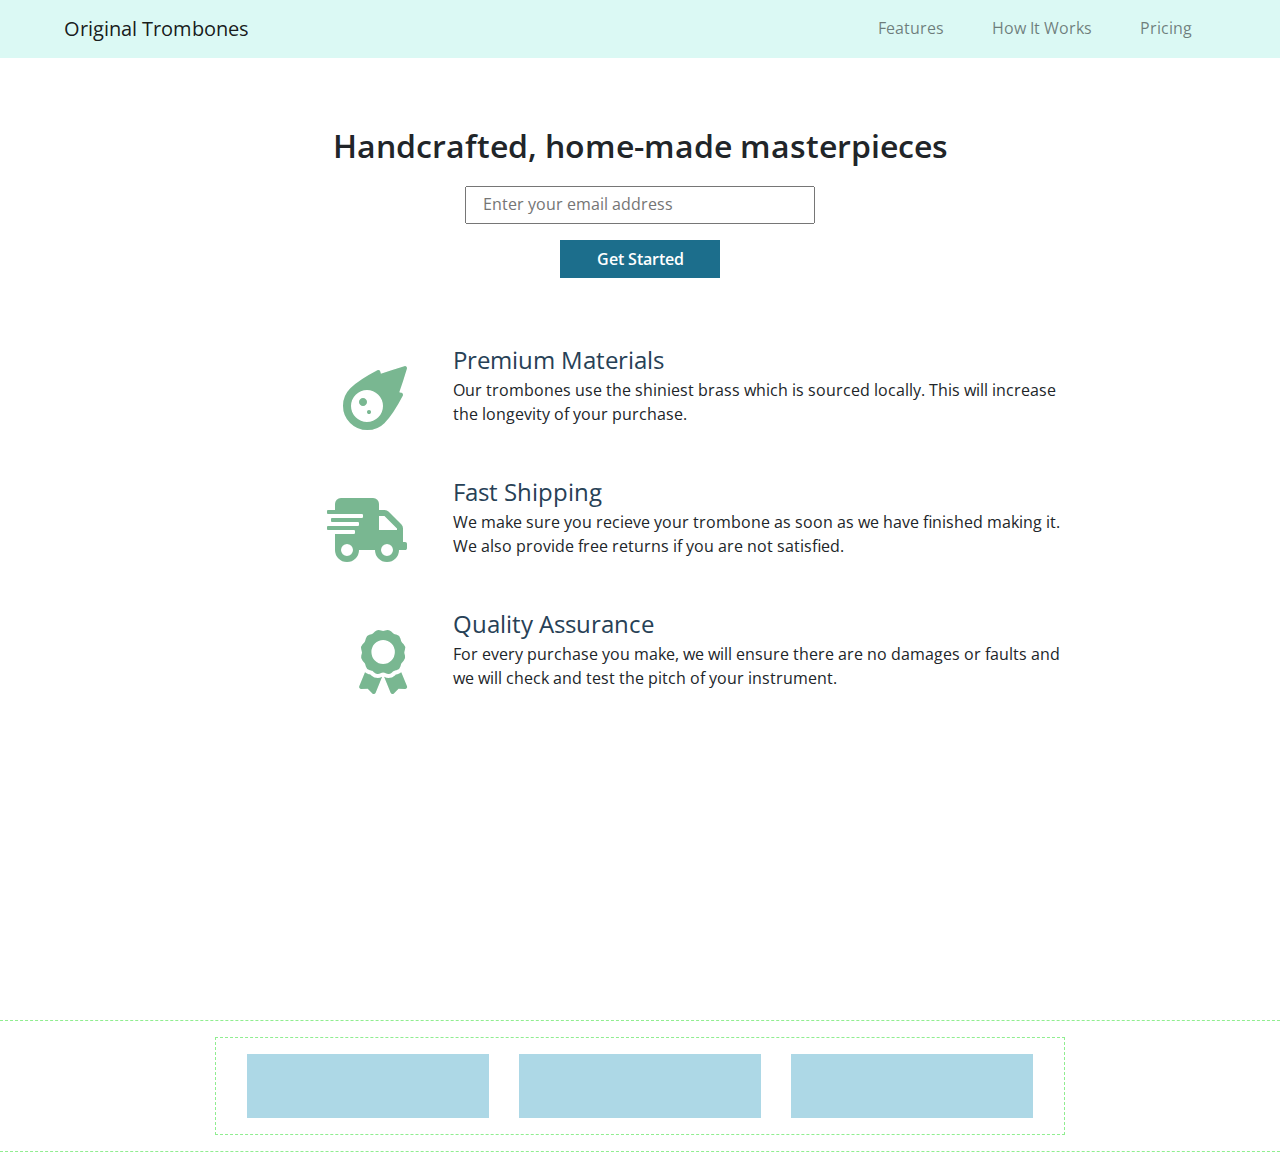
==== responsive-web-design-projects/product-landing-page/index.html @ 4fcca41f "product-lp first three sections" ====
<!DOCTYPE html>
<html lang="en">

<head>
    <meta charset="UTF-8">
    <meta name="viewport" content="width=device-width, initial-scale=1.0">
    <meta http-equiv="X-UA-Compatible" content="ie=edge">
    <!--    CSS Files   -->
    <link rel="stylesheet" href="https://cdnjs.cloudflare.com/ajax/libs/font-awesome/5.8.2/css/all.css">
    <link rel="stylesheet" href="https://stackpath.bootstrapcdn.com/bootstrap/4.3.1/css/bootstrap.min.css"
        integrity="sha384-ggOyR0iXCbMQv3Xipma34MD+dH/1fQ784/j6cY/iJTQUOhcWr7x9JvoRxT2MZw1T" crossorigin="anonymous">
    <link rel="stylesheet" href="style.css">
    <title>Trombones</title>
</head>

<body>
    <nav class="navbar navbar-expand-lg navbar-light bg-light custom-nav">
        <a class="navbar-brand" href="#">Original Trombones</a>
        <button class="navbar-toggler" type="button" data-toggle="collapse" data-target="#navbarSupportedContent"
            aria-controls="navbarSupportedContent" aria-expanded="false" aria-label="Toggle navigation">
            <span class="navbar-toggler-icon"></span>
        </button>

        <div class="collapse navbar-collapse" id="navbarSupportedContent">
            <ul class="navbar-nav ml-auto">
                <li class="nav-item">
                    <a class="nav-link" href="#">Features</a>
                </li>
                <li class="nav-item">
                    <a class="nav-link" href="#">How It Works</a>
                </li>
                <li class="nav-item">
                    <a class="nav-link" href="#">Pricing</a>
                </li>
            </ul>
        </div>
    </nav>

    <section class="form">
        <p>Handcrafted, home-made masterpieces</p>
        <form>
            <input type="email" placeholder="Enter your email address">
            <button>Get Started</button>
        </form>
    </section>

    <section class="features">
        <div class="row">
            <div class="col-md-2 d-none d-md-block offset-md-2">
                <div class="icon">
                    <span><i class="fas fa-meteor"></i></span>
                </div>

            </div>
            <div class="col-md-6">
                <div class="icon-details">
                    <p class="head">Premium Materials
                    </p>
                    <p class="desc">Our trombones use the shiniest brass which is sourced locally. This will
                        increase the longevity
                        of your purchase.
                    </p>
                </div>

            </div>
        </div>
        <div class="row">
            <div class="col-md-2 d-none d-md-block offset-md-2">
                <div class="icon">
                    <span><i class="fas fa-shipping-fast"></i></span>
                </div>

            </div>
            <div class="col-md-6">
                <div class="icon-details">
                    <p class="head">Fast Shipping
                    </p>
                    <p class="desc">We make sure you recieve your trombone as soon as we have finished making it. We
                        also provide free returns if you are not satisfied.
                    </p>
                </div>

            </div>
        </div>
        <div class="row">
            <div class="col-md-2 d-none d-md-block offset-md-2">
                <div class="icon">
                    <span><i class="fas fa-award"></i></span>
                </div>

            </div>
            <div class="col-md-6">
                <div class="icon-details">
                    <p class="head">Quality Assurance
                    </p>
                    <p class="desc">For every purchase you make, we will ensure there are no damages or faults and
                        we will check and test the pitch of your instrument.
                    </p>
                </div>

            </div>
        </div>
    </section>

    <section class="video">
            <iframe width="500" height="250" src="https://www.youtube.com/embed/y8Yv4pnO7qc" frameborder="0"
                allow="accelerometer; autoplay; encrypted-media; gyroscope; picture-in-picture"
                allowfullscreen></iframe>

    </section>

    <section class="pricing">
        <div class="row">
            <div class="col-md-10 offset-md-1 col-xl-8 offset-xl-2">
                <div class="row">
                    <div class="col-md-4">
                        <div class="temp"></div>
                    </div>
                    <div class="col-md-4">
                        <div class="temp"></div>
                    </div>
                    <div class="col-md-4">
                        <div class="temp"></div>
                    </div>
                </div>
            </div>
        </div>

    </section>





    <!--    JavaScript and jQuery Files     -->
    <script src="https://code.jquery.com/jquery-3.3.1.slim.min.js"
        integrity="sha384-q8i/X+965DzO0rT7abK41JStQIAqVgRVzpbzo5smXKp4YfRvH+8abtTE1Pi6jizo" crossorigin="anonymous">
    </script>
    <script src="https://cdnjs.cloudflare.com/ajax/libs/popper.js/1.14.7/umd/popper.min.js"
        integrity="sha384-UO2eT0CpHqdSJQ6hJty5KVphtPhzWj9WO1clHTMGa3JDZwrnQq4sF86dIHNDz0W1" crossorigin="anonymous">
    </script>
    <script src="https://stackpath.bootstrapcdn.com/bootstrap/4.3.1/js/bootstrap.min.js"
        integrity="sha384-JjSmVgyd0p3pXB1rRibZUAYoIIy6OrQ6VrjIEaFf/nJGzIxFDsf4x0xIM+B07jRM" crossorigin="anonymous">
    </script>
</body>

</html>
---- responsive-web-design-projects/product-landing-page/style.css ----
@import url('https://fonts.googleapis.com/css?family=Open+Sans:400,600');

body {
    font-family: 'Open Sans', sans-serif;
}
html, body {
    width: 100%;
    overflow-x: hidden;
}

/*
    NAV BAR
--------------------*/
button.navbar-toggler:active,
button.navbar-toggler:focus {
    outline: none;
}

nav.custom-nav {
    background-color: #DBF9F4 !important;
    padding-left: 2em;
    padding-right: 2em;
}

nav.custom-nav li a {
    border-bottom: 2px solid transparent;
}
nav.custom-nav li a:hover {
    color: #1C6E8C;
}

@media (min-width: 992px) {
    nav.custom-nav {
        padding-left: 4em;
        padding-right: 4em;
    }

    nav.custom-nav ul li {
        margin-left: 1em;
        margin-right: 1em;
    }
    nav.custom-nav li a:hover {
        border-bottom: 2px solid #1C6E8C;
    }

}
@media (max-width: 420px) {
    nav.custom-nav .navbar-brand {
        font-size: 1.2em;
    }
}

/*
    SECTION: FORM
---------------------------*/
section.form {
    padding-top: 4em;
    display: flex;
    flex-direction: column;
    justify-content: center;
    align-items: center;
    text-align: center;
}

section.form p {
    font-size: 1.5em;
    font-weight: 600;
}

section.form form {
    display: flex;
    flex-direction: column;
}

section.form form input {
    padding: .5em 1em;
    line-height: 1.1;
    width: 350px;
}

section.form form button {
    border: none;
    width: 160px;
    align-self: center;
    margin-top: 1em;
    font-weight: 600;
    padding: 5px 10px;
    background-color: #1C6E8C;
    color: white;
    border: 2px solid #1C6E8C;
    transition: 0.3s;
}

section.form form button:hover {
    color: #1C6E8C;
    background-color: #fff;
}

@media (min-width: 992px)  {
    section.form p  {
        font-size: 2em;
    }
}

/*
    SECTION: FEATURES
------------------------*/
section.features {
    padding-top: 4em;
}
section.features .icon {
    display: flex;
    justify-content: flex-end;
    padding-top: 1.5em;
}
section.features .icon-details {
    padding-left: 1em;
    margin-bottom: 3em;
}
section.features i.fas {
    font-size: 4em;
    color: #79B791;
}
section.features p.head {
    font-size: 1.5em;
    color: #274156;
}
section.features p.desc {
    margin-top: -1em;
}
@media (max-width: 576px) {
    section.features .icon-details {
        padding-left: 2em;
    }
}
/*
    SECTION:VIDEO
----------------------------*/

section.video {
    display: flex;
    justify-content: center;
    margin-top: 2em;
}
@media (max-width: 576px) {
    section.video iframe {
        width: 400px;
    }
}
@media (max-width: 420px) {
    section.video iframe {
        width: 300px;
    }
}
/*
    SECTION: PRICING
---------------------*/
section.pricing .row {
    border: 1px dashed lightgreen;
    padding: 1em;
}
section.pricing .temp {
    padding: 2em;
    background-color: lightblue;
}
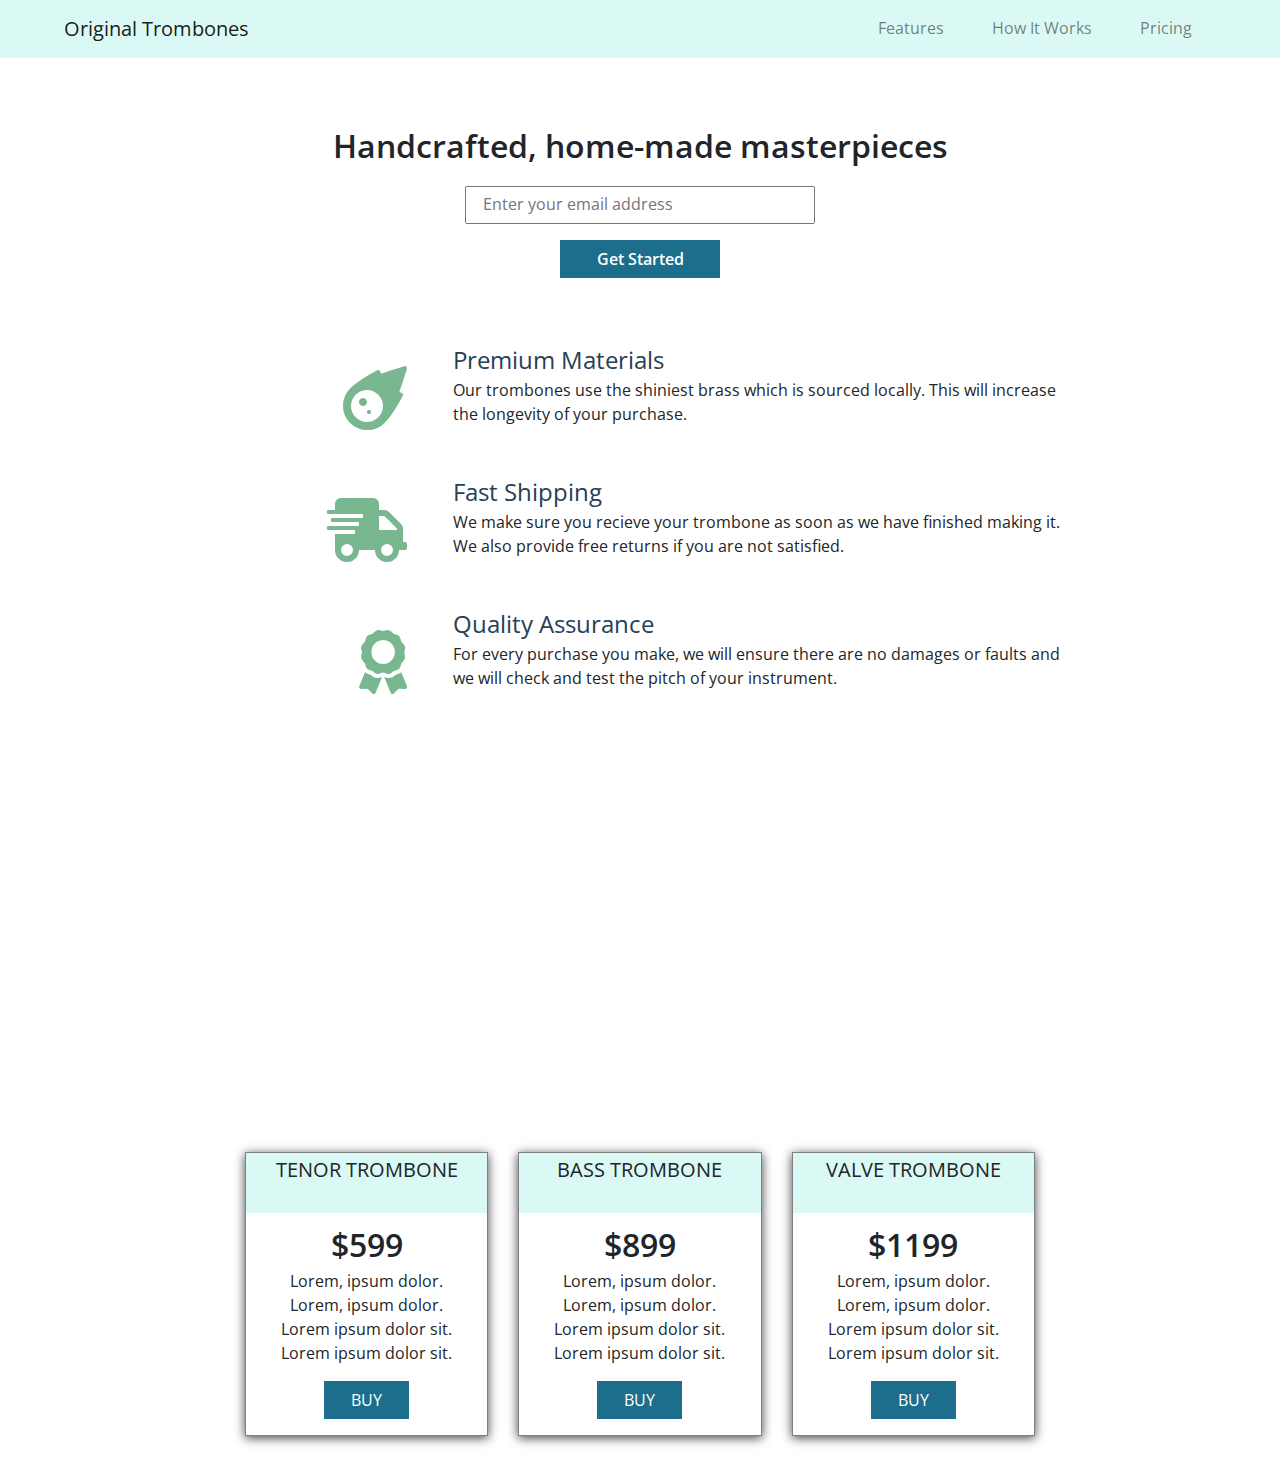
==== commit 7c3c682a: "plp pricing section updated" ====
--- a/responsive-web-design-projects/product-landing-page/index.html
+++ b/responsive-web-design-projects/product-landing-page/index.html
@@ -103,9 +103,8 @@
     </section>
 
     <section class="video">
-            <iframe width="500" height="250" src="https://www.youtube.com/embed/y8Yv4pnO7qc" frameborder="0"
-                allow="accelerometer; autoplay; encrypted-media; gyroscope; picture-in-picture"
-                allowfullscreen></iframe>
+        <iframe width="500" height="250" src="https://www.youtube.com/embed/y8Yv4pnO7qc" frameborder="0"
+            allow="accelerometer; autoplay; encrypted-media; gyroscope; picture-in-picture" allowfullscreen></iframe>
 
     </section>
 
@@ -114,13 +113,49 @@
             <div class="col-md-10 offset-md-1 col-xl-8 offset-xl-2">
                 <div class="row">
                     <div class="col-md-4">
-                        <div class="temp"></div>
+                        <div class="box">
+                            <div class="custom-card">
+                                <h5>Tenor Trombone</h5>
+                                <span>$599</span>
+                                <ul>
+                                    <li>Lorem, ipsum dolor.</li>
+                                    <li>Lorem, ipsum dolor.</li>
+                                    <li>Lorem ipsum dolor sit.</li>
+                                    <li>Lorem ipsum dolor sit.</li>
+                                </ul>
+                                <button>Buy</button>
+                            </div>
+                        </div>
                     </div>
                     <div class="col-md-4">
-                        <div class="temp"></div>
+                        <div class="box">
+                            <div class="custom-card">
+                                <h5>Bass Trombone</h5>
+                                <span>$899</span>
+                                <ul>
+                                    <li>Lorem, ipsum dolor.</li>
+                                    <li>Lorem, ipsum dolor.</li>
+                                    <li>Lorem ipsum dolor sit.</li>
+                                    <li>Lorem ipsum dolor sit.</li>
+                                </ul>
+                                <button>Buy</button>
+                            </div>
+                        </div>
                     </div>
                     <div class="col-md-4">
-                        <div class="temp"></div>
+                        <div class="box">
+                            <div class="custom-card">
+                                <h5>Valve Trombone</h5>
+                                <span>$1199</span>
+                                <ul>
+                                    <li>Lorem, ipsum dolor.</li>
+                                    <li>Lorem, ipsum dolor.</li>
+                                    <li>Lorem ipsum dolor sit.</li>
+                                    <li>Lorem ipsum dolor sit.</li>
+                                </ul>
+                                <button>Buy</button>
+                            </div>
+                        </div>
                     </div>
                 </div>
             </div>
--- a/responsive-web-design-projects/product-landing-page/style.css
+++ b/responsive-web-design-projects/product-landing-page/style.css
@@ -152,14 +152,63 @@
         width: 300px;
     }
 }
+@media (min-width: 992px) {
+    section.video iframe {
+        width: 620px;
+        height: 350px;
+    }
+}
 /*
     SECTION: PRICING
 ---------------------*/
 section.pricing .row {
-    border: 1px dashed lightgreen;
     padding: 1em;
 }
-section.pricing .temp {
-    padding: 2em;
-    background-color: lightblue;
-}+section.pricing .box {
+    padding: 0em;
+    margin-bottom: 1em;
+}
+section.pricing .custom-card {
+    border: 1px solid gray;
+    text-align: center;
+    box-shadow: 0px 2px 10px 0px rgba(0,0,0,0.75);
+} 
+@media (min-width: 768px) {
+    section.pricing .custom-card h5 {
+        min-height: 60px;
+    }
+}
+@media (min-width: 992px) {
+    section.pricing .custom-card {
+        min-width: 200px;
+    }
+}
+section.pricing .custom-card h5 {
+    font-weight: 400;
+    text-transform: uppercase;
+    background-color: #DBF9F4;
+    padding: 5px;
+}
+section.pricing .custom-card span {
+    font-size: 2em;
+    font-weight: 600;
+}
+section.pricing .custom-card ul {
+    list-style: none;
+    padding: 0;
+}
+section.pricing .custom-card button {
+    background-color: #1C6E8C;
+    color: white;
+    border: 2px solid #1C6E8C;
+    transition: 0.3s;
+    margin-bottom: 1em;
+    padding: 5px 25px;
+    text-transform: uppercase;
+}
+section.pricing .custom-card button:hover {
+    font-weight: 600;
+    color: #1C6E8C;
+    background-color: #fff;
+}
+
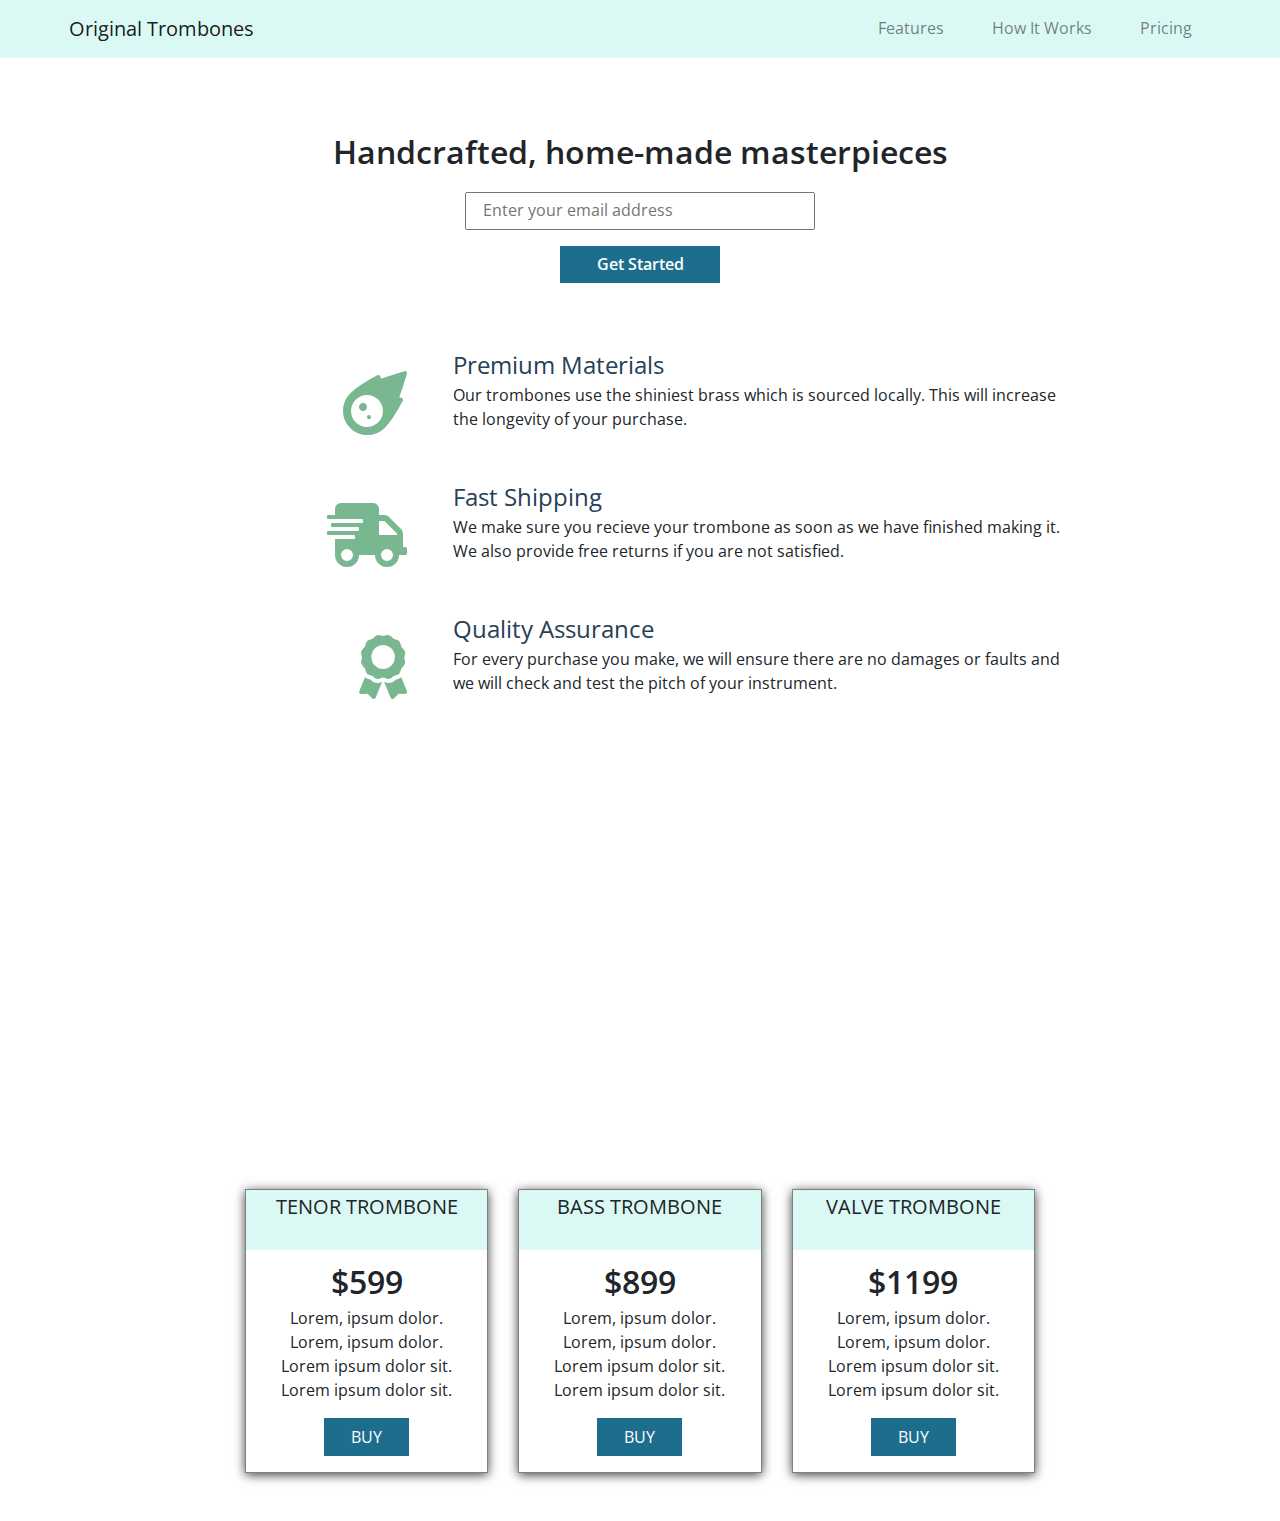
==== commit 86eceddc: "14 of 16 tests passed" ====
--- a/responsive-web-design-projects/product-landing-page/index.html
+++ b/responsive-web-design-projects/product-landing-page/index.html
@@ -14,37 +14,38 @@
 </head>
 
 <body>
-    <nav class="navbar navbar-expand-lg navbar-light bg-light custom-nav">
-        <a class="navbar-brand" href="#">Original Trombones</a>
-        <button class="navbar-toggler" type="button" data-toggle="collapse" data-target="#navbarSupportedContent"
-            aria-controls="navbarSupportedContent" aria-expanded="false" aria-label="Toggle navigation">
-            <span class="navbar-toggler-icon"></span>
-        </button>
+    <header id="header">
+        <nav id="nav-bar" class="navbar navbar-expand-lg navbar-light bg-light fixed-top custom-nav">
+            <a class="navbar-brand" href="#"><img id="header-image" src="" alt=""> Original Trombones</a>
+            <button class="navbar-toggler" type="button" data-toggle="collapse" data-target="#navbarSupportedContent"
+                aria-controls="navbarSupportedContent" aria-expanded="false" aria-label="Toggle navigation">
+                <span class="navbar-toggler-icon"></span>
+            </button>
 
-        <div class="collapse navbar-collapse" id="navbarSupportedContent">
-            <ul class="navbar-nav ml-auto">
-                <li class="nav-item">
-                    <a class="nav-link" href="#">Features</a>
-                </li>
-                <li class="nav-item">
-                    <a class="nav-link" href="#">How It Works</a>
-                </li>
-                <li class="nav-item">
-                    <a class="nav-link" href="#">Pricing</a>
-                </li>
-            </ul>
-        </div>
-    </nav>
+            <div class="collapse navbar-collapse" id="navbarSupportedContent">
+                <ul class="navbar-nav ml-auto">
+                    <li class="nav-item">
+                        <a class="nav-link" href="#features">Features</a>
+                    </li>
+                    <li class="nav-item">
+                        <a class="nav-link" href="#video-section">How It Works</a>
+                    </li>
+                    <li class="nav-item">
+                        <a class="nav-link" href="#pricing">Pricing</a>
+                    </li>
+                </ul>
+            </div>
+        </nav>
+        <section id="form-section">
+            <p>Handcrafted, home-made masterpieces</p>
+            <form id="form" action="">
+                <input id="email" type="email" placeholder="Enter your email address">
+                <input type="submit" value="Get Started" id="submit">
+            </form>
+        </section>
+    </header>
 
-    <section class="form">
-        <p>Handcrafted, home-made masterpieces</p>
-        <form>
-            <input type="email" placeholder="Enter your email address">
-            <button>Get Started</button>
-        </form>
-    </section>
-
-    <section class="features">
+    <section id="features">
         <div class="row">
             <div class="col-md-2 d-none d-md-block offset-md-2">
                 <div class="icon">
@@ -102,13 +103,13 @@
         </div>
     </section>
 
-    <section class="video">
-        <iframe width="500" height="250" src="https://www.youtube.com/embed/y8Yv4pnO7qc" frameborder="0"
+    <section id="video-section">
+        <iframe id="video" width="500" height="250" src="https://www.youtube.com/embed/y8Yv4pnO7qc" frameborder="0"
             allow="accelerometer; autoplay; encrypted-media; gyroscope; picture-in-picture" allowfullscreen></iframe>
 
     </section>
 
-    <section class="pricing">
+    <section id="pricing">
         <div class="row">
             <div class="col-md-10 offset-md-1 col-xl-8 offset-xl-2">
                 <div class="row">
@@ -164,7 +165,7 @@
     </section>
 
 
-
+    <script src="https://cdn.freecodecamp.org/testable-projects-fcc/v1/bundle.js"></script>
 
 
     <!--    JavaScript and jQuery Files     -->
--- a/responsive-web-design-projects/product-landing-page/style.css
+++ b/responsive-web-design-projects/product-landing-page/style.css
@@ -53,7 +53,8 @@
 /*
     SECTION: FORM
 ---------------------------*/
-section.form {
+section#form-section {
+    margin-top: 4em;
     padding-top: 4em;
     display: flex;
     flex-direction: column;
@@ -62,42 +63,47 @@
     text-align: center;
 }
 
-section.form p {
+@media (max-width: 576px) {
+    section#form-section {
+        margin-top: 2em;
+    }
+}
+section#form-section p {
     font-size: 1.5em;
     font-weight: 600;
 }
 
-section.form form {
+section#form-section form {
     display: flex;
     flex-direction: column;
 }
 
-section.form form input {
+section#form-section form input {
     padding: .5em 1em;
     line-height: 1.1;
     width: 350px;
 }
 
-section.form form button {
+section#form-section form input[type="submit"] {
     border: none;
     width: 160px;
     align-self: center;
     margin-top: 1em;
     font-weight: 600;
-    padding: 5px 10px;
+    padding: 8px 10px;
     background-color: #1C6E8C;
     color: white;
     border: 2px solid #1C6E8C;
     transition: 0.3s;
 }
 
-section.form form button:hover {
+section#form-section form input[type="submit"]:hover {
     color: #1C6E8C;
     background-color: #fff;
 }
 
 @media (min-width: 992px)  {
-    section.form p  {
+    section#form-section p  {
         font-size: 2em;
     }
 }
@@ -105,31 +111,31 @@
 /*
     SECTION: FEATURES
 ------------------------*/
-section.features {
+section#features {
     padding-top: 4em;
 }
-section.features .icon {
+section#features .icon {
     display: flex;
     justify-content: flex-end;
     padding-top: 1.5em;
 }
-section.features .icon-details {
+section#features .icon-details {
     padding-left: 1em;
     margin-bottom: 3em;
 }
-section.features i.fas {
+section#features i.fas {
     font-size: 4em;
     color: #79B791;
 }
-section.features p.head {
+section#features p.head {
     font-size: 1.5em;
     color: #274156;
 }
-section.features p.desc {
+section#features p.desc {
     margin-top: -1em;
 }
 @media (max-width: 576px) {
-    section.features .icon-details {
+    section#features .icon-details {
         padding-left: 2em;
     }
 }
@@ -137,23 +143,24 @@
     SECTION:VIDEO
 ----------------------------*/
 
-section.video {
+section#video-section {
     display: flex;
     justify-content: center;
     margin-top: 2em;
+    margin-bottom: 2em;
 }
 @media (max-width: 576px) {
-    section.video iframe {
+    section#video-section iframe {
         width: 400px;
     }
 }
 @media (max-width: 420px) {
-    section.video iframe {
+    section#video-section iframe {
         width: 300px;
     }
 }
 @media (min-width: 992px) {
-    section.video iframe {
+    section#video-section iframe {
         width: 620px;
         height: 350px;
     }
@@ -161,43 +168,43 @@
 /*
     SECTION: PRICING
 ---------------------*/
-section.pricing .row {
+section#pricing .row {
     padding: 1em;
 }
-section.pricing .box {
+section#pricing .box {
     padding: 0em;
     margin-bottom: 1em;
 }
-section.pricing .custom-card {
+section#pricing .custom-card {
     border: 1px solid gray;
     text-align: center;
     box-shadow: 0px 2px 10px 0px rgba(0,0,0,0.75);
 } 
 @media (min-width: 768px) {
-    section.pricing .custom-card h5 {
+    section#pricing .custom-card h5 {
         min-height: 60px;
     }
 }
 @media (min-width: 992px) {
-    section.pricing .custom-card {
+    section#pricing .custom-card {
         min-width: 200px;
     }
 }
-section.pricing .custom-card h5 {
+section#pricing .custom-card h5 {
     font-weight: 400;
     text-transform: uppercase;
     background-color: #DBF9F4;
     padding: 5px;
 }
-section.pricing .custom-card span {
+section#pricing .custom-card span {
     font-size: 2em;
     font-weight: 600;
 }
-section.pricing .custom-card ul {
+section#pricing .custom-card ul {
     list-style: none;
     padding: 0;
 }
-section.pricing .custom-card button {
+section#pricing .custom-card button {
     background-color: #1C6E8C;
     color: white;
     border: 2px solid #1C6E8C;
@@ -206,7 +213,7 @@
     padding: 5px 25px;
     text-transform: uppercase;
 }
-section.pricing .custom-card button:hover {
+section#pricing .custom-card button:hover {
     font-weight: 600;
     color: #1C6E8C;
     background-color: #fff;
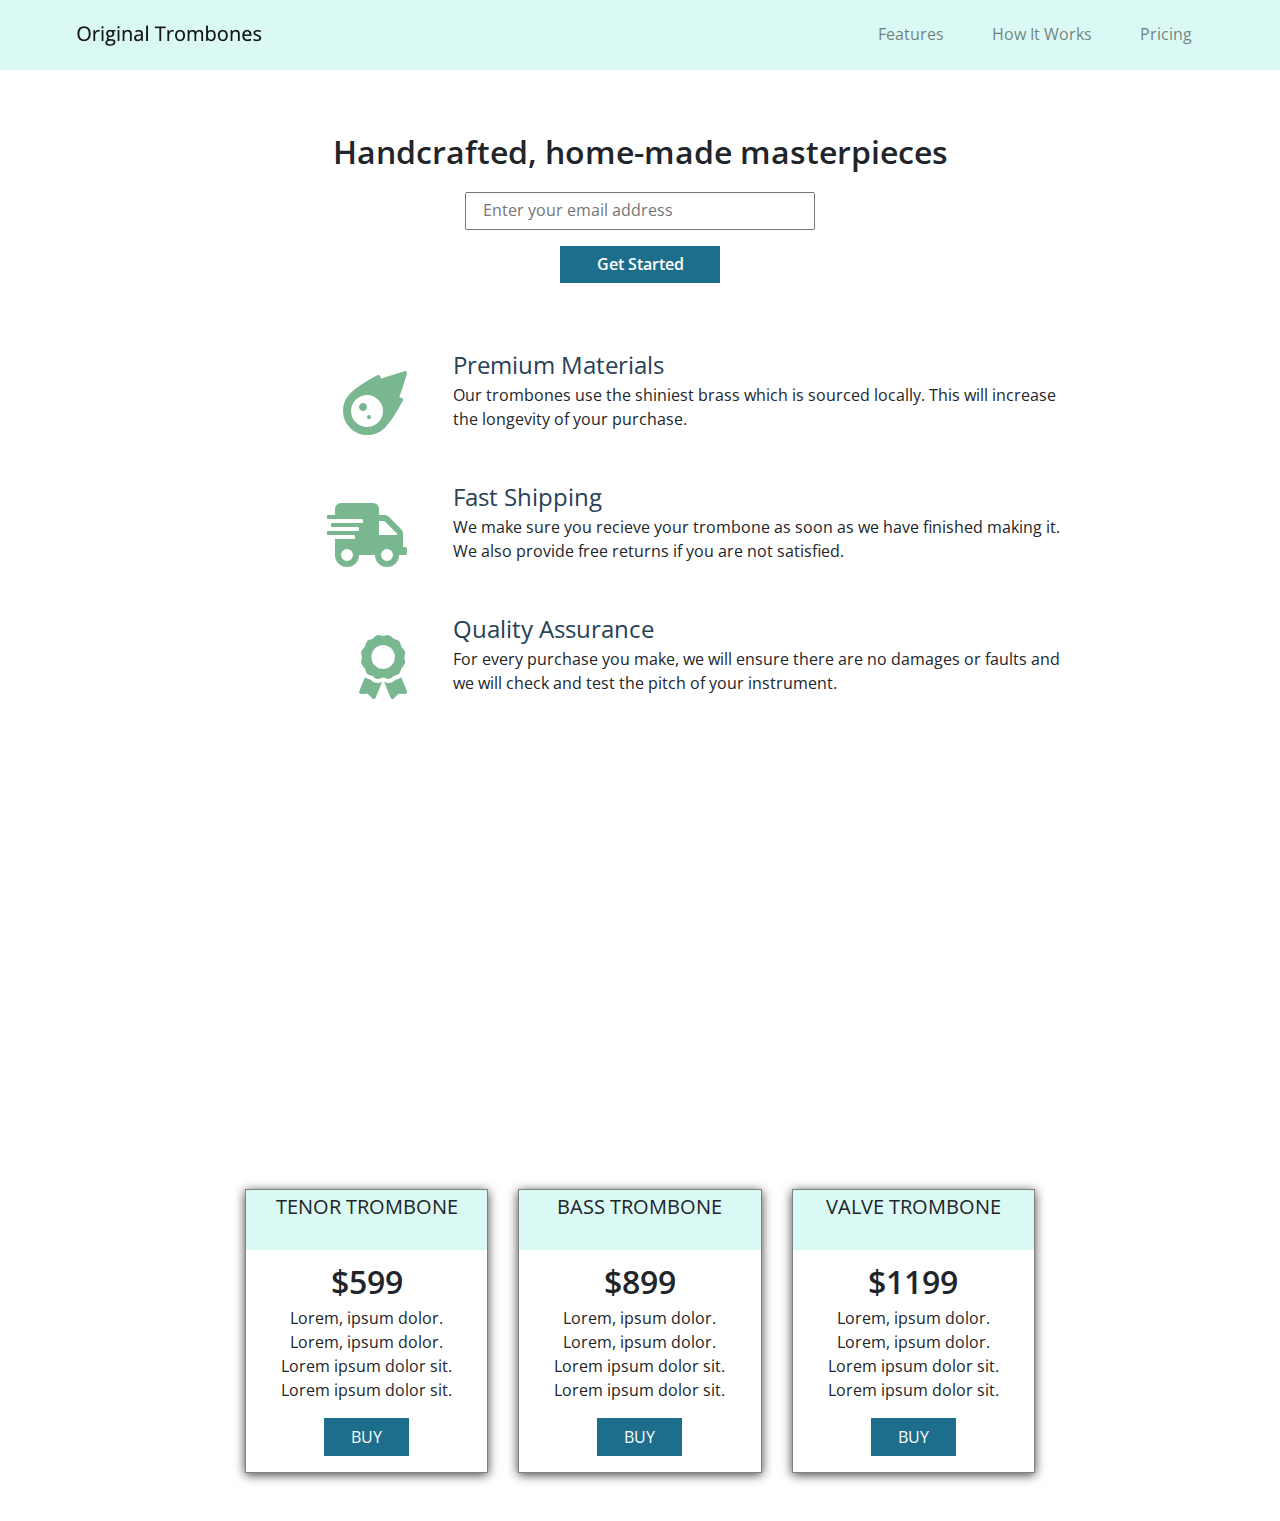
==== commit 7c6ecb41: "plp all tests passed" ====
--- a/responsive-web-design-projects/product-landing-page/index.html
+++ b/responsive-web-design-projects/product-landing-page/index.html
@@ -16,7 +16,7 @@
 <body>
     <header id="header">
         <nav id="nav-bar" class="navbar navbar-expand-lg navbar-light bg-light fixed-top custom-nav">
-            <a class="navbar-brand" href="#"><img id="header-image" src="" alt=""> Original Trombones</a>
+            <a class="navbar-brand" href="#"><img id="header-img" src="logo.png" alt="logo"></a>
             <button class="navbar-toggler" type="button" data-toggle="collapse" data-target="#navbarSupportedContent"
                 aria-controls="navbarSupportedContent" aria-expanded="false" aria-label="Toggle navigation">
                 <span class="navbar-toggler-icon"></span>
@@ -38,8 +38,8 @@
         </nav>
         <section id="form-section">
             <p>Handcrafted, home-made masterpieces</p>
-            <form id="form" action="">
-                <input id="email" type="email" placeholder="Enter your email address">
+            <form id="form" action="https://www.freecodecamp.com/email-submit">
+                <input id="email" type="email" name=email placeholder="Enter your email address">
                 <input type="submit" value="Get Started" id="submit">
             </form>
         </section>
--- a/responsive-web-design-projects/product-landing-page/style.css
+++ b/responsive-web-design-projects/product-landing-page/style.css
@@ -218,4 +218,9 @@
     color: #1C6E8C;
     background-color: #fff;
 }
-
+@media (max-width: 350px) {
+    #header-img {
+        width: 150px;
+    }
+}
+
